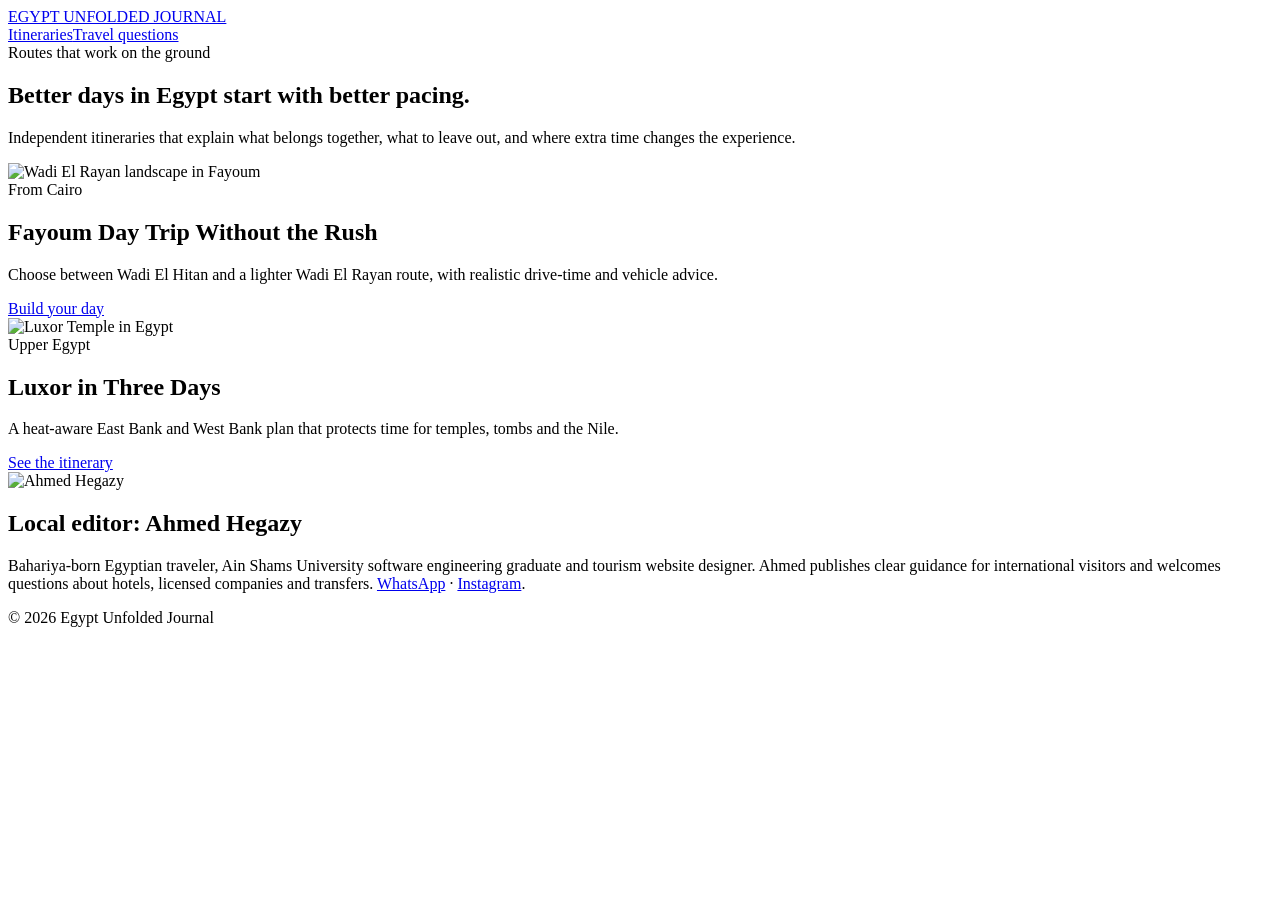
==== cloudflare/index.html @ a01f0512 "Add initial HTML structure for Egypt Unfolded Journal" ====
<!doctype html><html lang="en"><head><meta charset="utf-8"><meta name="viewport" content="width=device-width,initial-scale=1"><title>Egypt Unfolded Journal | Smart Egypt Itineraries</title><meta name="description" content="Original Egypt itineraries and practical planning notes by Egyptian travel specialist Ahmed Hegazy."><link rel="canonical" href="https://egypt-unfolded-guide.pages.dev/"><link rel="stylesheet" href="theme.css"><script type="application/ld+json">{"@context":"https://schema.org","@type":"WebSite","name":"Egypt Unfolded Journal","url":"https://egypt-unfolded-guide.pages.dev/","author":{"@type":"Person","name":"Ahmed Hegazy"}}</script></head><body><header class="top"><div class="wrap"><a class="brand" href="./">EGYPT UNFOLDED JOURNAL</a><nav><a href="#itineraries">Itineraries</a><a href="https://wa.me/message/ATZLIPTDZJZXJ1">Travel questions</a></nav></div></header><main><section class="hero"><div class="wrap"><div class="eyebrow">Routes that work on the ground</div><h1>Better days in Egypt start with better pacing.</h1><p>Independent itineraries that explain what belongs together, what to leave out, and where extra time changes the experience.</p></div></section><section class="section" id="itineraries"><div class="wrap"><div class="grid"><article class="card"><img src="https://commons.wikimedia.org/wiki/Special:FilePath/Waddy%20elrayan.jpg?width=1200" alt="Wadi El Rayan landscape in Fayoum"><div class="pad"><div class="eyebrow">From Cairo</div><h2>Fayoum Day Trip Without the Rush</h2><p>Choose between Wadi El Hitan and a lighter Wadi El Rayan route, with realistic drive-time and vehicle advice.</p><a class="button" href="fayoum-day-trip-from-cairo/">Build your day</a></div></article><article class="card"><img src="https://commons.wikimedia.org/wiki/Special:FilePath/Luxor%20Temple%2C%20Luxor%2C%20LG%2C%20EGY%20%2848009526907%29.jpg?width=1200" alt="Luxor Temple in Egypt"><div class="pad"><div class="eyebrow">Upper Egypt</div><h2>Luxor in Three Days</h2><p>A heat-aware East Bank and West Bank plan that protects time for temples, tombs and the Nile.</p><a class="button" href="luxor-3-day-itinerary/">See the itinerary</a></div></article></div><div class="author"><img src="assets/ahmed-hegazy.jpeg" alt="Ahmed Hegazy"><div><h2>Local editor: Ahmed Hegazy</h2><p>Bahariya-born Egyptian traveler, Ain Shams University software engineering graduate and tourism website designer. Ahmed publishes clear guidance for international visitors and welcomes questions about hotels, licensed companies and transfers. <a href="https://wa.me/message/ATZLIPTDZJZXJ1">WhatsApp</a> · <a href="https://www.instagram.com/ahmed.hegazy.dev">Instagram</a>.</p></div></div></div></section></main><footer class="footer"><div class="wrap">© 2026 Egypt Unfolded Journal</div></footer></body></html>
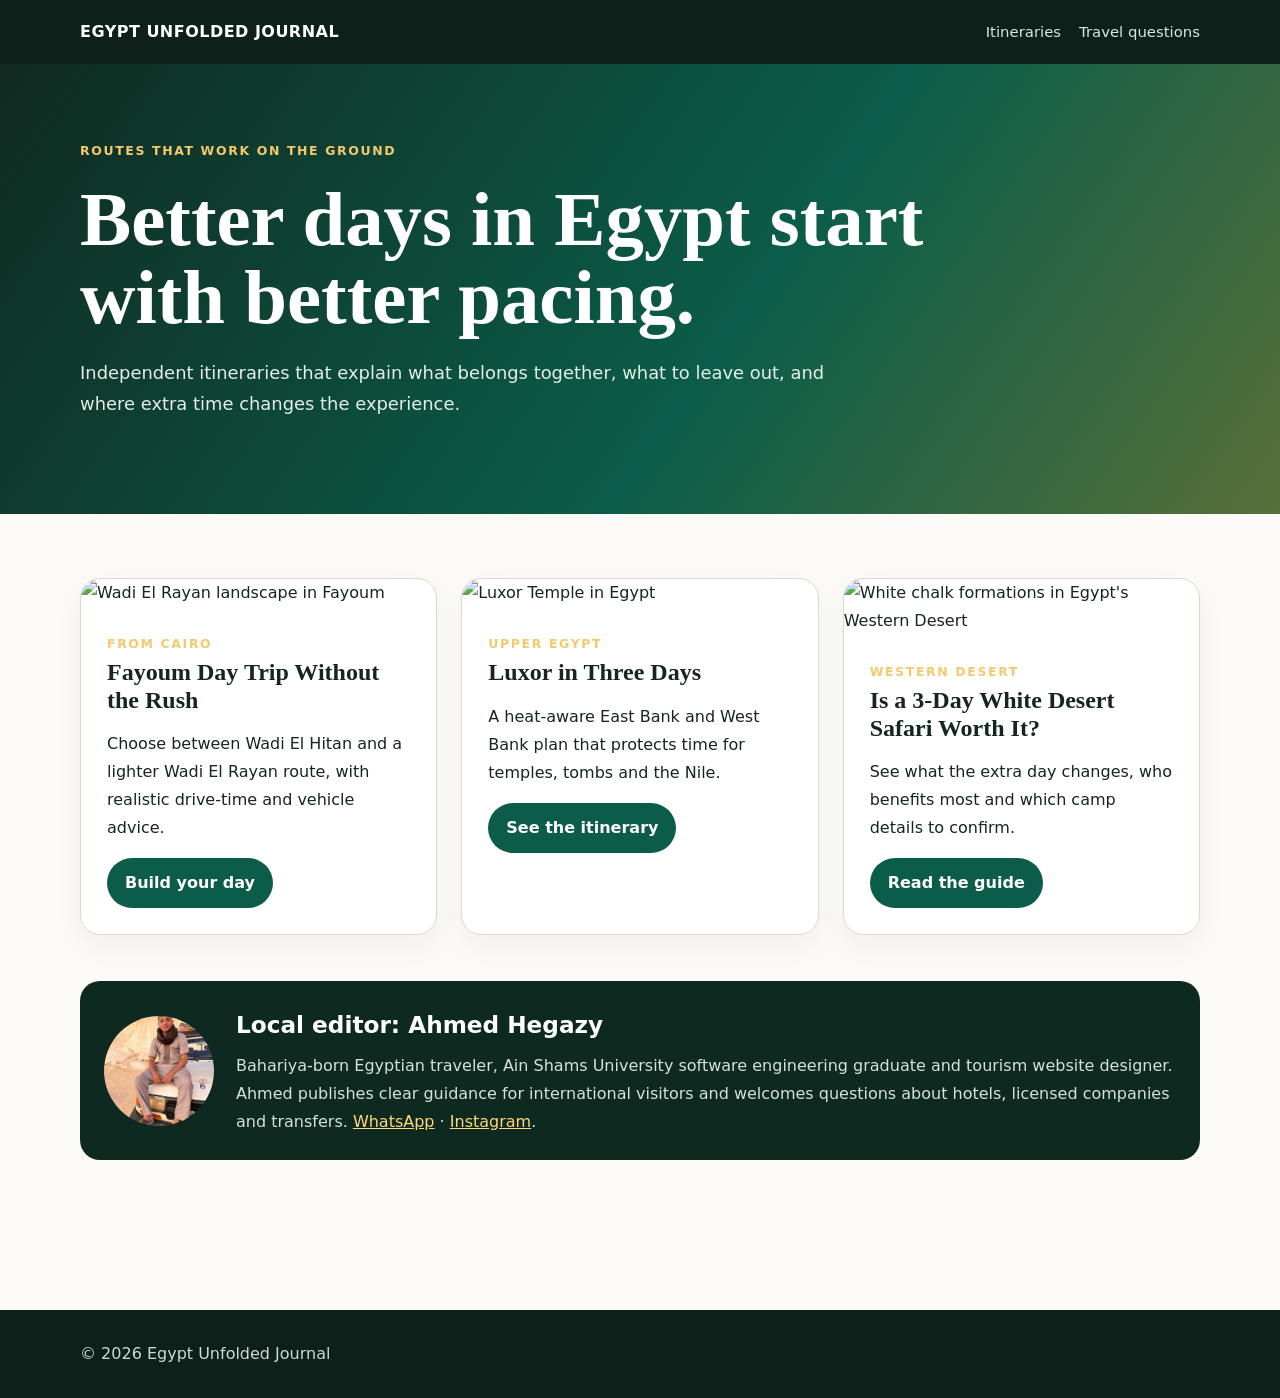
==== commit 4fe93616: "Feature 3-day White Desert guide on Cloudflare homepage" ====
--- a/cloudflare/index.html
+++ b/cloudflare/index.html
@@ -1 +1 @@
-<!doctype html><html lang="en"><head><meta charset="utf-8"><meta name="viewport" content="width=device-width,initial-scale=1"><title>Egypt Unfolded Journal | Smart Egypt Itineraries</title><meta name="description" content="Original Egypt itineraries and practical planning notes by Egyptian travel specialist Ahmed Hegazy."><link rel="canonical" href="https://egypt-unfolded-guide.pages.dev/"><link rel="stylesheet" href="theme.css"><script type="application/ld+json">{"@context":"https://schema.org","@type":"WebSite","name":"Egypt Unfolded Journal","url":"https://egypt-unfolded-guide.pages.dev/","author":{"@type":"Person","name":"Ahmed Hegazy"}}</script></head><body><header class="top"><div class="wrap"><a class="brand" href="./">EGYPT UNFOLDED JOURNAL</a><nav><a href="#itineraries">Itineraries</a><a href="https://wa.me/message/ATZLIPTDZJZXJ1">Travel questions</a></nav></div></header><main><section class="hero"><div class="wrap"><div class="eyebrow">Routes that work on the ground</div><h1>Better days in Egypt start with better pacing.</h1><p>Independent itineraries that explain what belongs together, what to leave out, and where extra time changes the experience.</p></div></section><section class="section" id="itineraries"><div class="wrap"><div class="grid"><article class="card"><img src="https://commons.wikimedia.org/wiki/Special:FilePath/Waddy%20elrayan.jpg?width=1200" alt="Wadi El Rayan landscape in Fayoum"><div class="pad"><div class="eyebrow">From Cairo</div><h2>Fayoum Day Trip Without the Rush</h2><p>Choose between Wadi El Hitan and a lighter Wadi El Rayan route, with realistic drive-time and vehicle advice.</p><a class="button" href="fayoum-day-trip-from-cairo/">Build your day</a></div></article><article class="card"><img src="https://commons.wikimedia.org/wiki/Special:FilePath/Luxor%20Temple%2C%20Luxor%2C%20LG%2C%20EGY%20%2848009526907%29.jpg?width=1200" alt="Luxor Temple in Egypt"><div class="pad"><div class="eyebrow">Upper Egypt</div><h2>Luxor in Three Days</h2><p>A heat-aware East Bank and West Bank plan that protects time for temples, tombs and the Nile.</p><a class="button" href="luxor-3-day-itinerary/">See the itinerary</a></div></article></div><div class="author"><img src="assets/ahmed-hegazy.jpeg" alt="Ahmed Hegazy"><div><h2>Local editor: Ahmed Hegazy</h2><p>Bahariya-born Egyptian traveler, Ain Shams University software engineering graduate and tourism website designer. Ahmed publishes clear guidance for international visitors and welcomes questions about hotels, licensed companies and transfers. <a href="https://wa.me/message/ATZLIPTDZJZXJ1">WhatsApp</a> · <a href="https://www.instagram.com/ahmed.hegazy.dev">Instagram</a>.</p></div></div></div></section></main><footer class="footer"><div class="wrap">© 2026 Egypt Unfolded Journal</div></footer></body></html>
+<!doctype html><html lang="en"><head><meta charset="utf-8"><meta name="viewport" content="width=device-width,initial-scale=1"><title>Egypt Unfolded Journal | Smart Egypt Itineraries</title><meta name="description" content="Original Egypt itineraries and practical planning notes by Egyptian travel specialist Ahmed Hegazy."><link rel="canonical" href="https://egypt-unfolded-guide.pages.dev/"><link rel="stylesheet" href="theme.css"><script type="application/ld+json">{"@context":"https://schema.org","@type":"WebSite","name":"Egypt Unfolded Journal","url":"https://egypt-unfolded-guide.pages.dev/","author":{"@type":"Person","name":"Ahmed Hegazy"}}</script></head><body><header class="top"><div class="wrap"><a class="brand" href="./">EGYPT UNFOLDED JOURNAL</a><nav><a href="#itineraries">Itineraries</a><a href="https://wa.me/message/ATZLIPTDZJZXJ1">Travel questions</a></nav></div></header><main><section class="hero"><div class="wrap"><div class="eyebrow">Routes that work on the ground</div><h1>Better days in Egypt start with better pacing.</h1><p>Independent itineraries that explain what belongs together, what to leave out, and where extra time changes the experience.</p></div></section><section class="section" id="itineraries"><div class="wrap"><div class="grid"><article class="card"><img src="https://commons.wikimedia.org/wiki/Special:FilePath/Waddy%20elrayan.jpg?width=1200" alt="Wadi El Rayan landscape in Fayoum"><div class="pad"><div class="eyebrow">From Cairo</div><h2>Fayoum Day Trip Without the Rush</h2><p>Choose between Wadi El Hitan and a lighter Wadi El Rayan route, with realistic drive-time and vehicle advice.</p><a class="button" href="fayoum-day-trip-from-cairo/">Build your day</a></div></article><article class="card"><img src="https://commons.wikimedia.org/wiki/Special:FilePath/Luxor%20Temple%2C%20Luxor%2C%20LG%2C%20EGY%20%2848009526907%29.jpg?width=1200" alt="Luxor Temple in Egypt"><div class="pad"><div class="eyebrow">Upper Egypt</div><h2>Luxor in Three Days</h2><p>A heat-aware East Bank and West Bank plan that protects time for temples, tombs and the Nile.</p><a class="button" href="luxor-3-day-itinerary/">See the itinerary</a></div></article><article class="card"><img src="https://commons.wikimedia.org/wiki/Special:FilePath/White%20desert.jpg?width=1200" alt="White chalk formations in Egypt's Western Desert"><div class="pad"><div class="eyebrow">Western Desert</div><h2>Is a 3-Day White Desert Safari Worth It?</h2><p>See what the extra day changes, who benefits most and which camp details to confirm.</p><a class="button" href="white-desert-3-day-safari/">Read the guide</a></div></article></div><div class="author"><img src="assets/ahmed-hegazy.jpeg" alt="Ahmed Hegazy"><div><h2>Local editor: Ahmed Hegazy</h2><p>Bahariya-born Egyptian traveler, Ain Shams University software engineering graduate and tourism website designer. Ahmed publishes clear guidance for international visitors and welcomes questions about hotels, licensed companies and transfers. <a href="https://wa.me/message/ATZLIPTDZJZXJ1">WhatsApp</a> · <a href="https://www.instagram.com/ahmed.hegazy.dev">Instagram</a>.</p></div></div></div></section></main><footer class="footer"><div class="wrap">© 2026 Egypt Unfolded Journal</div></footer></body></html>
--- a/cloudflare/theme.css
+++ b/cloudflare/theme.css
@@ -0,0 +1 @@
+:root{--ink:#15261f;--muted:#65726c;--sand:#f5efe3;--card:#fff;--green:#0b5d49;--gold:#d89b2b;--line:#ded8ca}*{box-sizing:border-box}html{scroll-behavior:smooth}body{margin:0;color:var(--ink);font-family:Inter,ui-sans-serif,system-ui,-apple-system,"Segoe UI",sans-serif;background:#fbfaf7;line-height:1.75}a{color:var(--green)}.wrap{width:min(1120px,92%);margin:auto}.top{background:#0d201a;color:#fff}.top .wrap{display:flex;justify-content:space-between;align-items:center;gap:24px;padding:18px 0}.brand{color:#fff;text-decoration:none;font-weight:850;letter-spacing:.03em}.top nav{display:flex;gap:18px;flex-wrap:wrap}.top nav a{color:#d9e7e1;text-decoration:none;font-size:.93rem}.hero{padding:76px 0;background:linear-gradient(125deg,#102a21 0%,#0b5d49 58%,#c58a22 160%);color:#fff}.eyebrow{text-transform:uppercase;letter-spacing:.13em;font-weight:800;font-size:.78rem;color:#f4c96e}.hero h1{font-family:Georgia,serif;font-size:clamp(2.35rem,6vw,5rem);line-height:1.02;max-width:920px;margin:.25em 0}.hero p{max-width:760px;color:#e4eee9;font-size:1.12rem}.grid{display:grid;grid-template-columns:repeat(auto-fit,minmax(285px,1fr));gap:24px}.section{padding:64px 0}.card{background:var(--card);border:1px solid var(--line);border-radius:20px;overflow:hidden;box-shadow:0 12px 30px #0d201a0b}.card img{width:100%;height:240px;object-fit:cover}.card .pad{padding:26px}.card h2{font-family:Georgia,serif;line-height:1.15;margin:.2em 0}.button{display:inline-block;background:var(--green);color:#fff;text-decoration:none;border-radius:999px;padding:11px 18px;font-weight:750}.article{width:min(820px,92%);margin:auto;padding:52px 0}.article h1{font-family:Georgia,serif;font-size:clamp(2.25rem,5vw,4.1rem);line-height:1.07;margin:.2em 0}.article h2{font-family:Georgia,serif;font-size:1.9rem;line-height:1.2;margin-top:1.65em}.article h3{margin-top:1.4em}.dek{font-size:1.22rem;color:#405049}.meta{font-size:.92rem;color:var(--muted);margin:18px 0 28px}.heroimg{width:100%;max-height:520px;object-fit:cover;border-radius:22px}.credit{font-size:.78rem;color:var(--muted);margin-top:6px}.quick{background:var(--sand);border-left:5px solid var(--gold);padding:20px 24px;border-radius:12px;margin:28px 0}.quick ul{margin:.4em 0}.toc{background:#fff;border:1px solid var(--line);padding:22px 26px;border-radius:16px;margin:28px 0}.toc strong{display:block;margin-bottom:8px}.toc a{text-decoration:none}.faq details{background:#fff;border:1px solid var(--line);border-radius:14px;padding:16px 18px;margin:12px 0}.faq summary{font-weight:800;cursor:pointer}.author{display:grid;grid-template-columns:110px 1fr;gap:22px;align-items:center;background:#0e2a20;color:#e9f2ed;border-radius:20px;padding:24px;margin:46px 0}.author img{width:110px;height:110px;border-radius:50%;object-fit:cover}.author h2{color:#fff;margin:0 0 6px;font-size:1.45rem}.author p{margin:0;color:#d4e2db}.author a{color:#ffd77e}.sources{font-size:.92rem;color:#48564f}.note{font-size:.9rem;color:var(--muted);border-top:1px solid var(--line);padding-top:18px}.footer{background:#0d201a;color:#cddbd4;padding:30px 0;margin-top:40px}.footer a{color:#fff}@media(max-width:620px){.top .wrap{align-items:flex-start;flex-direction:column}.hero{padding:52px 0}.author{grid-template-columns:1fr}.article{padding-top:36px}}
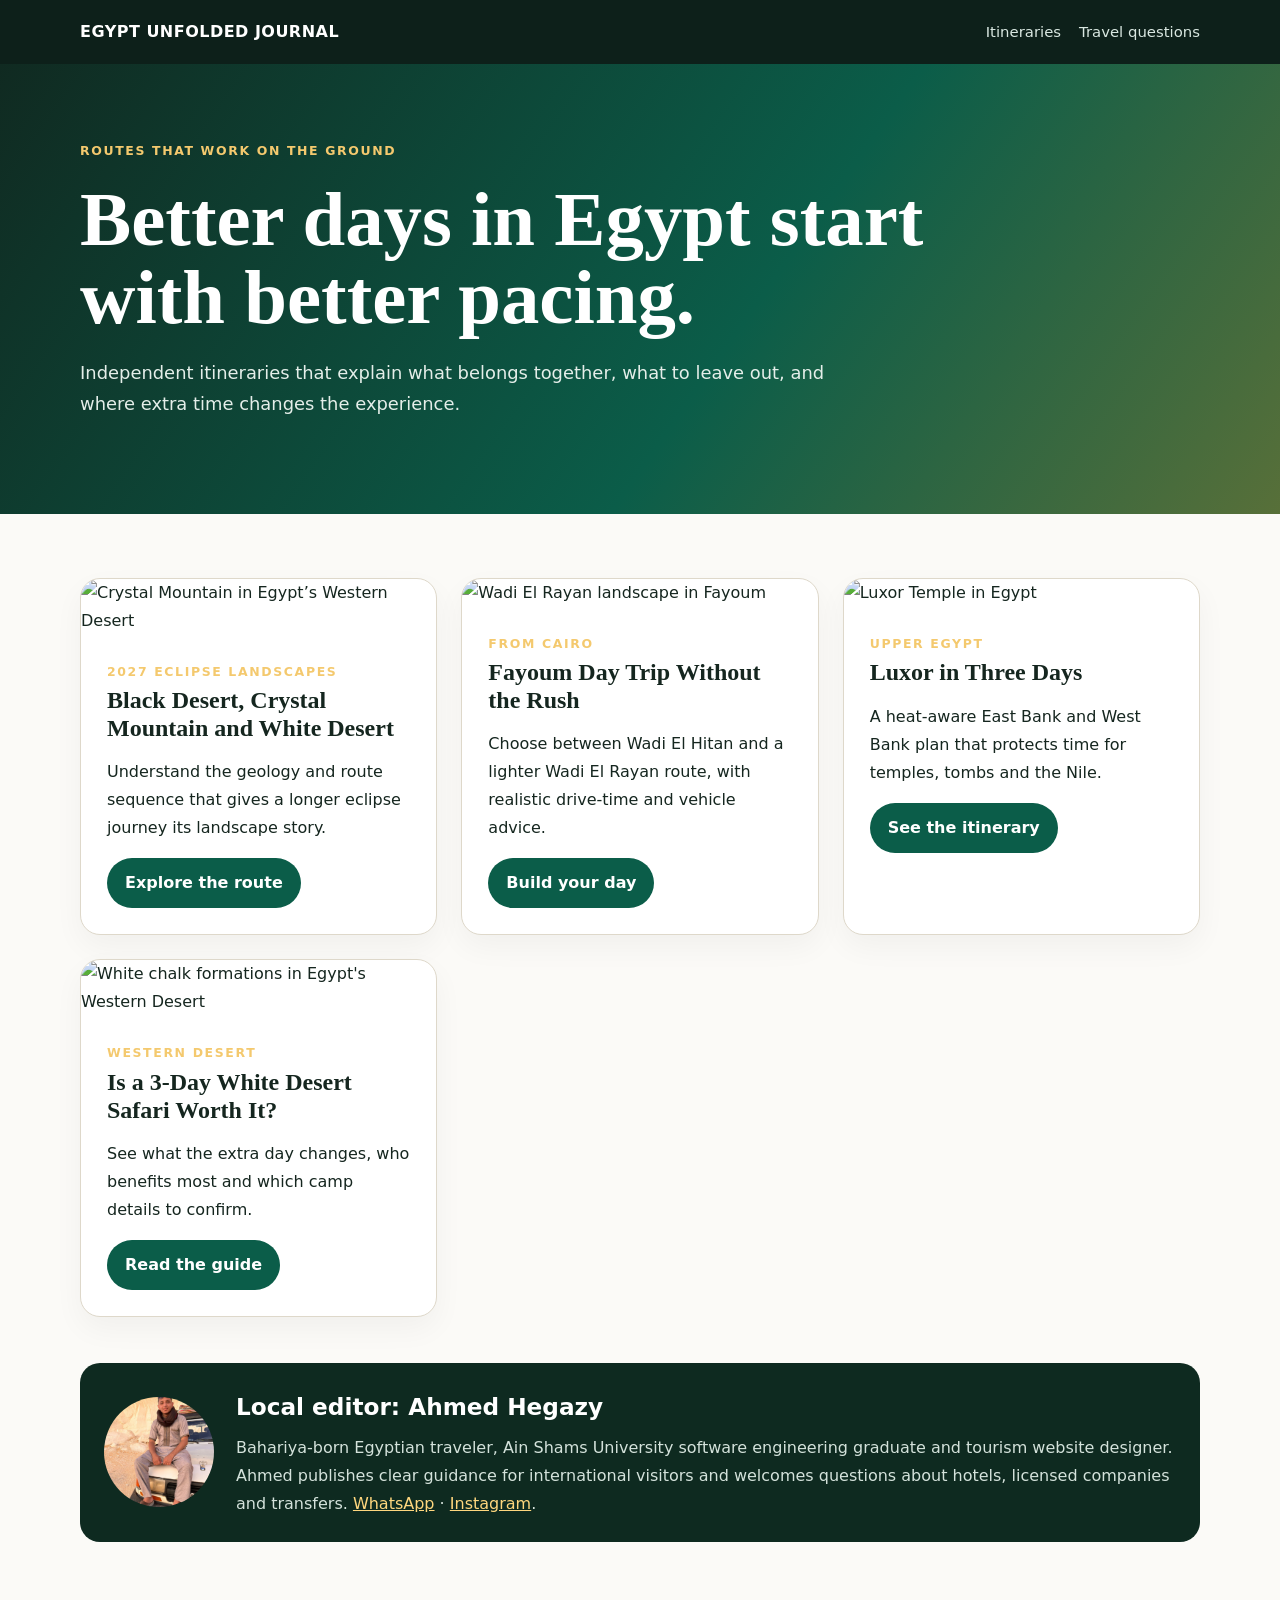
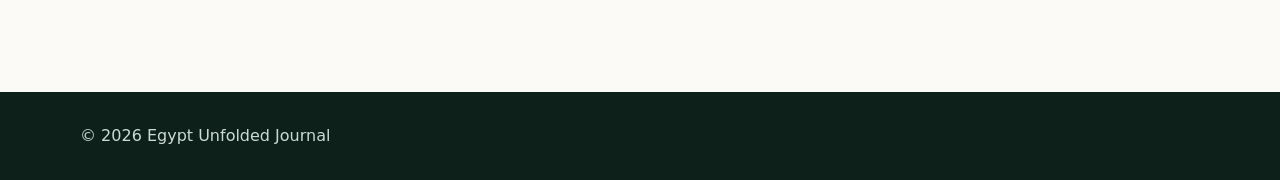
==== commit 09e81cf4: "Feature Western Desert eclipse landscape guide Updated content and images for itineraries and added " ====
--- a/cloudflare/index.html
+++ b/cloudflare/index.html
@@ -1 +1 @@
-<!doctype html><html lang="en"><head><meta charset="utf-8"><meta name="viewport" content="width=device-width,initial-scale=1"><title>Egypt Unfolded Journal | Smart Egypt Itineraries</title><meta name="description" content="Original Egypt itineraries and practical planning notes by Egyptian travel specialist Ahmed Hegazy."><link rel="canonical" href="https://egypt-unfolded-guide.pages.dev/"><link rel="stylesheet" href="theme.css"><script type="application/ld+json">{"@context":"https://schema.org","@type":"WebSite","name":"Egypt Unfolded Journal","url":"https://egypt-unfolded-guide.pages.dev/","author":{"@type":"Person","name":"Ahmed Hegazy"}}</script></head><body><header class="top"><div class="wrap"><a class="brand" href="./">EGYPT UNFOLDED JOURNAL</a><nav><a href="#itineraries">Itineraries</a><a href="https://wa.me/message/ATZLIPTDZJZXJ1">Travel questions</a></nav></div></header><main><section class="hero"><div class="wrap"><div class="eyebrow">Routes that work on the ground</div><h1>Better days in Egypt start with better pacing.</h1><p>Independent itineraries that explain what belongs together, what to leave out, and where extra time changes the experience.</p></div></section><section class="section" id="itineraries"><div class="wrap"><div class="grid"><article class="card"><img src="https://commons.wikimedia.org/wiki/Special:FilePath/Waddy%20elrayan.jpg?width=1200" alt="Wadi El Rayan landscape in Fayoum"><div class="pad"><div class="eyebrow">From Cairo</div><h2>Fayoum Day Trip Without the Rush</h2><p>Choose between Wadi El Hitan and a lighter Wadi El Rayan route, with realistic drive-time and vehicle advice.</p><a class="button" href="fayoum-day-trip-from-cairo/">Build your day</a></div></article><article class="card"><img src="https://commons.wikimedia.org/wiki/Special:FilePath/Luxor%20Temple%2C%20Luxor%2C%20LG%2C%20EGY%20%2848009526907%29.jpg?width=1200" alt="Luxor Temple in Egypt"><div class="pad"><div class="eyebrow">Upper Egypt</div><h2>Luxor in Three Days</h2><p>A heat-aware East Bank and West Bank plan that protects time for temples, tombs and the Nile.</p><a class="button" href="luxor-3-day-itinerary/">See the itinerary</a></div></article><article class="card"><img src="https://commons.wikimedia.org/wiki/Special:FilePath/White%20desert.jpg?width=1200" alt="White chalk formations in Egypt's Western Desert"><div class="pad"><div class="eyebrow">Western Desert</div><h2>Is a 3-Day White Desert Safari Worth It?</h2><p>See what the extra day changes, who benefits most and which camp details to confirm.</p><a class="button" href="white-desert-3-day-safari/">Read the guide</a></div></article></div><div class="author"><img src="assets/ahmed-hegazy.jpeg" alt="Ahmed Hegazy"><div><h2>Local editor: Ahmed Hegazy</h2><p>Bahariya-born Egyptian traveler, Ain Shams University software engineering graduate and tourism website designer. Ahmed publishes clear guidance for international visitors and welcomes questions about hotels, licensed companies and transfers. <a href="https://wa.me/message/ATZLIPTDZJZXJ1">WhatsApp</a> · <a href="https://www.instagram.com/ahmed.hegazy.dev">Instagram</a>.</p></div></div></div></section></main><footer class="footer"><div class="wrap">© 2026 Egypt Unfolded Journal</div></footer></body></html>
+<!doctype html><html lang="en"><head><meta charset="utf-8"><meta name="viewport" content="width=device-width,initial-scale=1"><title>Egypt Unfolded Journal | Smart Egypt Itineraries</title><meta name="description" content="Original Egypt itineraries and practical planning notes by Egyptian travel specialist Ahmed Hegazy."><link rel="canonical" href="https://egypt-unfolded-guide.pages.dev/"><link rel="stylesheet" href="theme.css"><script type="application/ld+json">{"@context":"https://schema.org","@type":"WebSite","name":"Egypt Unfolded Journal","url":"https://egypt-unfolded-guide.pages.dev/","author":{"@type":"Person","name":"Ahmed Hegazy"}}</script></head><body><header class="top"><div class="wrap"><a class="brand" href="./">EGYPT UNFOLDED JOURNAL</a><nav><a href="#itineraries">Itineraries</a><a href="https://wa.me/message/ATZLIPTDZJZXJ1">Travel questions</a></nav></div></header><main><section class="hero"><div class="wrap"><div class="eyebrow">Routes that work on the ground</div><h1>Better days in Egypt start with better pacing.</h1><p>Independent itineraries that explain what belongs together, what to leave out, and where extra time changes the experience.</p></div></section><section class="section" id="itineraries"><div class="wrap"><div class="grid"><article class="card"><img src="https://upload.wikimedia.org/wikipedia/commons/c/c2/Crystal_Mountain%2C_White_Desert%2C_Egypt_11.jpg" alt="Crystal Mountain in Egypt’s Western Desert" loading="lazy"><div class="pad"><div class="eyebrow">2027 eclipse landscapes</div><h2>Black Desert, Crystal Mountain and White Desert</h2><p>Understand the geology and route sequence that gives a longer eclipse journey its landscape story.</p><a class="button" href="western-desert-landscape-eclipse-guide/">Explore the route</a></div></article><article class="card"><img src="https://commons.wikimedia.org/wiki/Special:FilePath/Waddy%20elrayan.jpg?width=1200" alt="Wadi El Rayan landscape in Fayoum"><div class="pad"><div class="eyebrow">From Cairo</div><h2>Fayoum Day Trip Without the Rush</h2><p>Choose between Wadi El Hitan and a lighter Wadi El Rayan route, with realistic drive-time and vehicle advice.</p><a class="button" href="fayoum-day-trip-from-cairo/">Build your day</a></div></article><article class="card"><img src="https://commons.wikimedia.org/wiki/Special:FilePath/Luxor%20Temple%2C%20Luxor%2C%20LG%2C%20EGY%20%2848009526907%29.jpg?width=1200" alt="Luxor Temple in Egypt"><div class="pad"><div class="eyebrow">Upper Egypt</div><h2>Luxor in Three Days</h2><p>A heat-aware East Bank and West Bank plan that protects time for temples, tombs and the Nile.</p><a class="button" href="luxor-3-day-itinerary/">See the itinerary</a></div></article><article class="card"><img src="https://commons.wikimedia.org/wiki/Special:FilePath/White%20desert.jpg?width=1200" alt="White chalk formations in Egypt's Western Desert"><div class="pad"><div class="eyebrow">Western Desert</div><h2>Is a 3-Day White Desert Safari Worth It?</h2><p>See what the extra day changes, who benefits most and which camp details to confirm.</p><a class="button" href="white-desert-3-day-safari/">Read the guide</a></div></article></div><div class="author"><img src="assets/ahmed-hegazy.jpeg" alt="Ahmed Hegazy"><div><h2>Local editor: Ahmed Hegazy</h2><p>Bahariya-born Egyptian traveler, Ain Shams University software engineering graduate and tourism website designer. Ahmed publishes clear guidance for international visitors and welcomes questions about hotels, licensed companies and transfers. <a href="https://wa.me/message/ATZLIPTDZJZXJ1">WhatsApp</a> · <a href="https://www.instagram.com/ahmed.hegazy.dev">Instagram</a>.</p></div></div></div></section></main><footer class="footer"><div class="wrap">© 2026 Egypt Unfolded Journal</div></footer></body></html>
